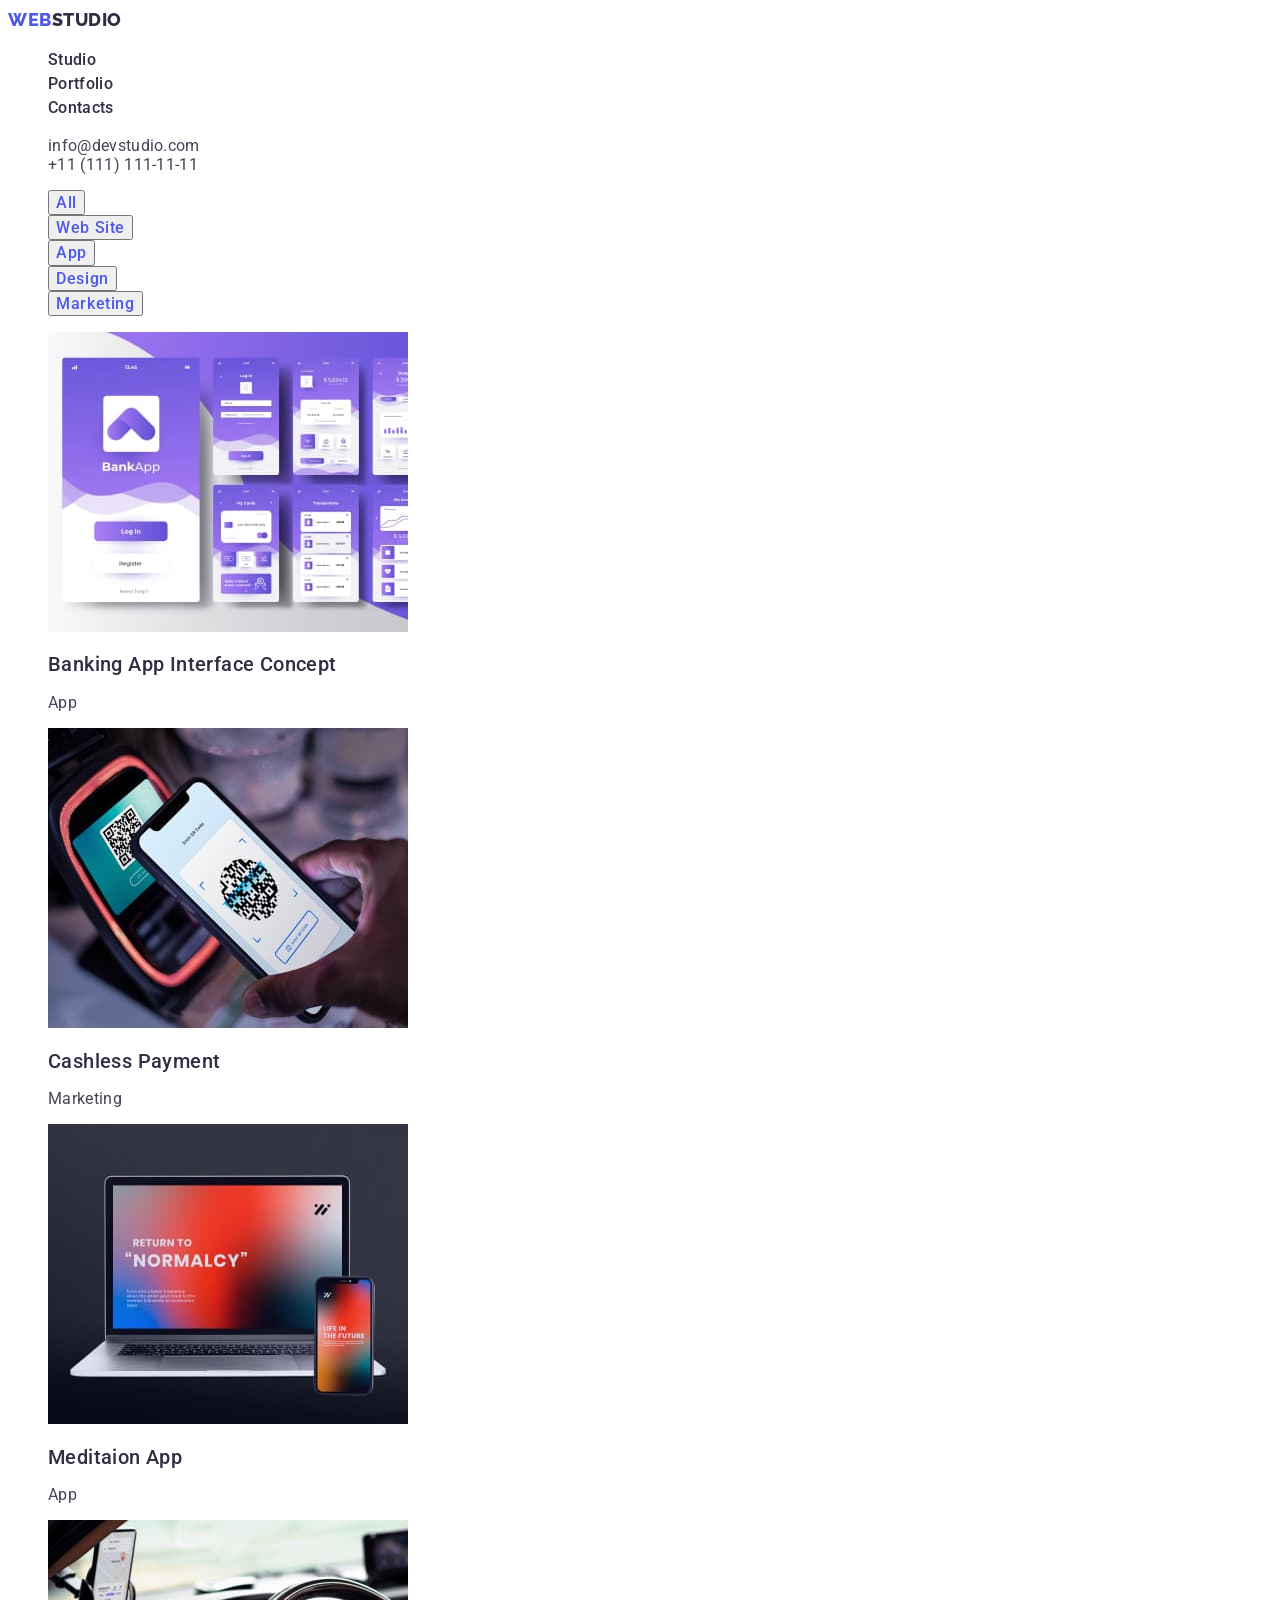
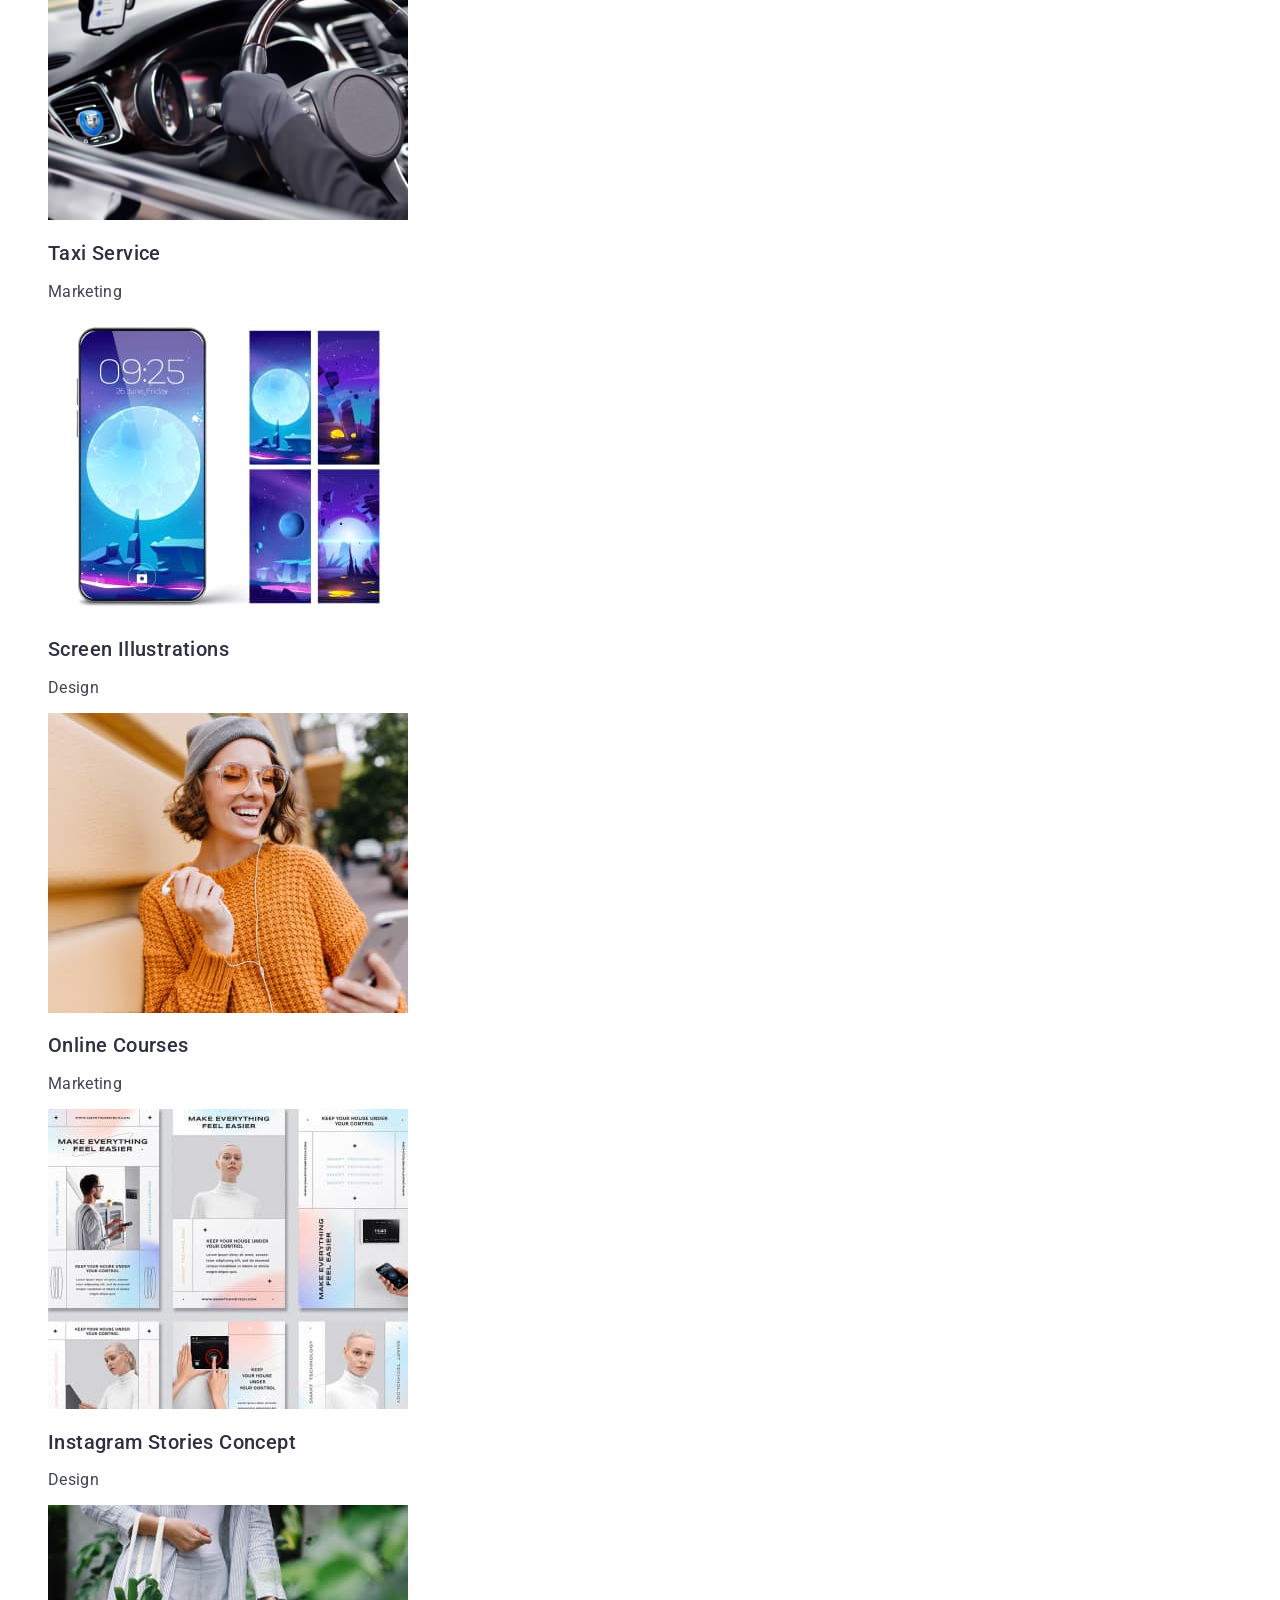
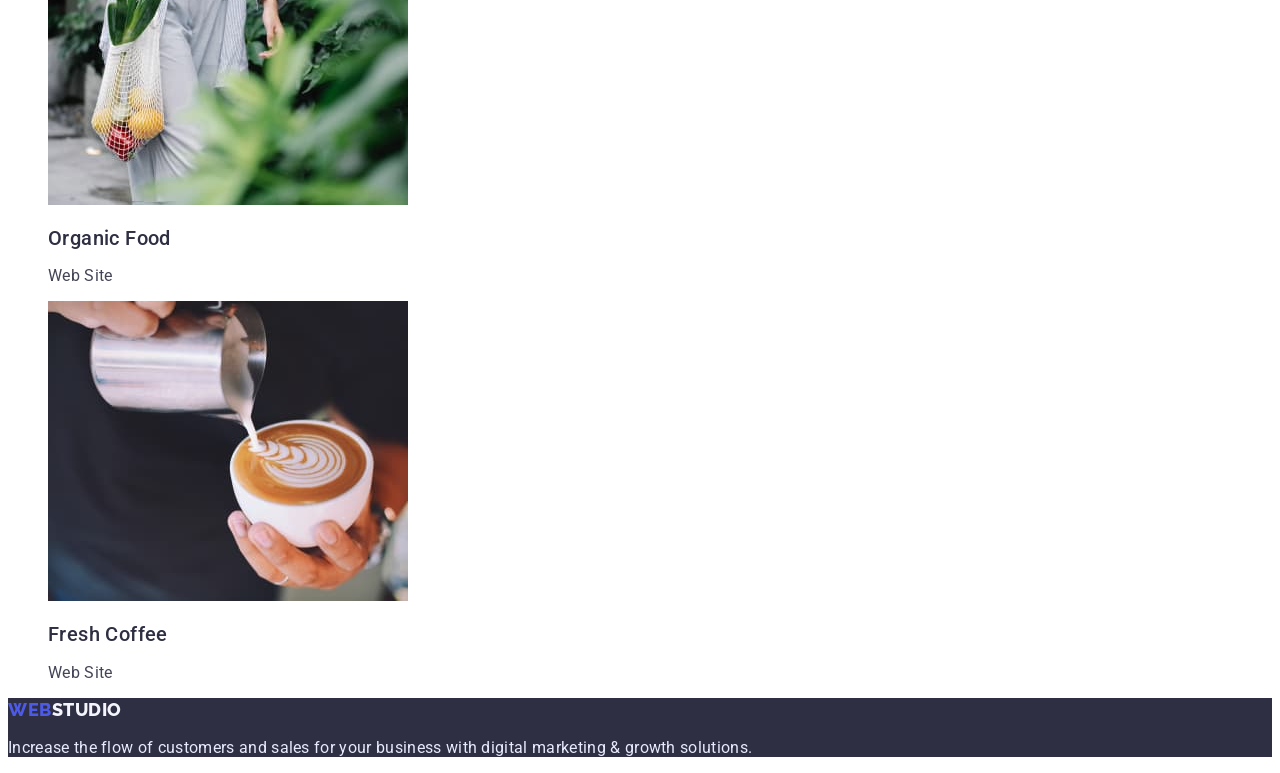
==== portfolio.html @ fef31eae "Homework 3 start" ====
<!DOCTYPE html>
<html lang="en">
<head>
    <meta charset="UTF-8">
    <meta http-equiv="X-UA-Compatible" content="IE=edge">
    <meta name="viewport" content="width=device-width, initial-scale=1.0">
    <link rel="preconnect" href="https://fonts.googleapis.com">
    <link rel="preconnect" href="https://fonts.gstatic.com" crossorigin>
    <link href="https://fonts.googleapis.com/css2?family=Raleway:wght@800&family=Roboto:wght@400;500;700;900&display=swap" rel="stylesheet">
    <link rel="stylesheet" href="./css/styles.css" />
    <title>Portfolio</title>
</head>
<body>
    <header>
        <nav>
            <a class="logo" href="./portfolio.html">WEB<span class="logo-studio">STUDIO</span>
            </a>
            <ul class="list">
                <li><a class="main-menu" href="./index.html">Studio</a></li>
                <li><a class="main-menu" href="./portfolio.html">Portfolio</a></li>
                <li><a class="main-menu" href="./index.html">Contacts</a></li>
            </ul>
        </nav>
        <ul class="list">
            <li><a class="contacts" href=mailto:info@devstudio.com">info@devstudio.com</a></li>
            <li><a class="contacts" href="tel:+11(111)1111111">+11 (111) 111-11-11</a></li>
        </ul>
    </header>
    <main>
        <section>
            <h1 hidden>Portfolio</h1>
            <ul class="list">
                <li>
                    <button class="button-filter" type="button">All</button>
                </li>
                <li>
                    <button class="button-filter" type="button">Web Site</button>
                </li>
                <li>
                    <button class="button-filter" type="button">App</button>
                </li>
                <li>
                    <button class="button-filter" type="button">Design</button>
                </li>
                <li>
                    <button class="button-filter" type="button">Marketing</button>
                </li>
            </ul>
        </section>
            <ul class="list">
                <li>
                    <a class="link" href="">
                        <img width="360" height="300" src="./images/portfolio1.jpg" alt="Picture banking application">
                        <h2 class="benefits-title">Banking App Interface Concept</h2>
                        <p class="benefits-text">App</p>
                    </a>
                </li>
                <li>
                    <a class="link" href="">
                        <img width="360" height="300" src="./images/portfolio2.jpg" alt="Phone and gadget">
                        <h2 class="benefits-title">Cashless Payment</h2>
                        <p class="benefits-text">Marketing</p>
                    </a>
                </li>
                <li>
                    <a class="link" href="">
                        <img width="360" height="300" src="./images/portfolio3.jpg" alt="Picture meditaion application">
                        <h2 class="benefits-title">Meditaion App</h2>
                        <p class="benefits-text">App</p>
                    </a>
                </li>
                <li>
                    <a class="link" href="">
                        <img width="360" height="300" src="./images/portfolio4.jpg" alt="Taxi Service">
                        <h2 class="benefits-title">Taxi Service</h2>
                        <p class="benefits-text">Marketing</p>
                    </a>
                </li>
                <li>
                    <a class="link" href="">
                        <img width="360" height="300" src="./images/portfolio5.jpg" alt="Picture meditaion application">
                        <h2 class="benefits-title">Screen Illustrations</h2>
                        <p class="benefits-text">Design</p>
                    </a>
                </li>
                <li>
                    <a class="link" href="">
                        <img width="360" height="300" src="./images/portfolio6.jpg" alt="Picture meditaion application">
                        <h2 class="benefits-title">Online Courses</h2>
                        <p class="benefits-text">Marketing</p>
                    </a>
                </li>
                <li>
                    <a class="link" href="">
                        <img width="360" height="300" src="./images/portfolio7.jpg" alt="Taxi Service">
                        <h2 class="benefits-title">Instagram Stories Concept</h2>
                        <p class="benefits-text">Design</p>
                    </a>
                </li>
                <li>
                    <a class="link" href="">
                        <img width="360" height="300" src="./images/portfolio8.jpg" alt="Picture meditaion application">
                        <h2 class="benefits-title">Organic Food</h2>
                        <p class="benefits-text">Web Site</p>
                    </a>
                </li>
                <li>
                    <a class="link" href="">
                        <img width="360" height="300" src="./images/portfolio9.jpg" alt="Picture meditaion application">
                        <h2 class="benefits-title">Fresh Coffee</h2>
                        <p class="benefits-text">Web Site</p>
                    </a>
                </li>
            </ul>
    </main>
    <footer>
        <a class="logo" href="./portfolio.html">WEB<span class="logo-studio-footer">STUDIO</span>
        </a>
        <p class="footer-text">
            Increase the flow of customers and 
            sales for your business with digital 
            marketing & growth solutions.
        </p>
    </footer>
</body>
</html>
---- css/styles.css ----
:root {
    --textbasecolor:#2e2f42; /* базовый цвет шрифта*/
    --buttonbasecolor:#4d5ae5; /* цвет кнопки, эффекты */
    --textsecondcolor: #434455; /* второй цвет шрифта*/
    --addtextcolor: #ffffff; /*доп цвет заголовков, кнопок*/
    --buttonbackcol: #404BBF; /*цвет бека кнопки*/
    --footertextcol: #E7E9FC; /*цвет текста в футере*/
    --footerlogocol: #f4f4fd; /*цвет лого STUDIO в футере*/
}
body {
    font-family: 'Roboto', sans-serif;
    font-size: 16px;
    letter-spacing: 0.02em;
    color: var(--textbasecolor);
}
footer {
    background-color: var(--textbasecolor);
}
.link {
    text-decoration: none;
}
.list {
    list-style: none;
}
.logo {
    font-family: "Raleway", sans-serif;
    font-weight: 800;
    font-size: 18px;
    line-height: 1.33;
    letter-spacing: 0.03em;
    text-transform: uppercase;
    text-decoration: none;
    color: var(--buttonbasecolor);
}
.logo-studio {
    font-family: "Raleway", sans-serif;
    font-weight: 800;
    font-size: 18px;
    line-height: 1.33;
    letter-spacing: 0.03em;
    text-transform: uppercase;
    color:var(--textbasecolor);
}
.logo-studio-footer {
    font-family: "Raleway", sans-serif;
    font-weight: 800;
    font-size: 18px;
    line-height: 1.33;
    letter-spacing: 0.03em;
    text-transform: uppercase;
    color: var(--footerlogocol);
}
.main-menu { 
    font-weight: 500;
    font-size: 16px;
    line-height: 1.5;
    letter-spacing: 0.02em;
    color: var(--textbasecolor);
    text-decoration: none;
}
.main-menu:hover {
    color :var(--textsecondcolor);
}
.main-menu:focus {
    color: var(--buttonbasecolor);
}
.contacts {
    text-decoration: none;
    color:var(--textsecondcolor);
}
.contacts:hover, .contacts:focus {
    color: var(--buttonbasecolor);
}
.hero-section {
    background: var(--textbasecolor);
}
.hero-title {
    font-weight: 700;
    font-size: 56px;
    line-height: 1.07;
    letter-spacing: 0.02em;
    color: var(--addtextcolor);  
}
.button-order {
    font-family: inherit;
    font-weight: 500;
    font-size: 16px;
    line-height: 1.19;
    letter-spacing: 0.04em;
    color: var(--addtextcolor);
    background-color: var(--buttonbasecolor);
    cursor:pointer;
}
.button-order:hover {
    background-color: var(--buttonbasecolor);
}
.button-order:focus {
    background-color: var(--buttonbackcol);
}
.benefits-title {
    font-weight: 500;
    font-size: 20px;
    line-height: 1.2;
    letter-spacing: 0.02em;
    color:var(--textbasecolor);
}
.benefits-text {
    color:var(--textsecondcolor);
}
.work-title {
    font-weight: 500;
    font-size: 36px;
    line-height: 1.1;
    letter-spacing: 0.02em;
    color: var(--textbasecolor);
    text-transform: capitalize;
}
.footer-text {
    color: var(--footertextcol);
}
.button-filter {
    font-family: inherit;
    font-weight: 500;
    font-size: 16px;
    line-height: 1.2;
    letter-spacing: 0.04em;
    color: var(--buttonbasecolor);
    cursor:pointer;
}
.button-filter:hover, .button-filter:focus {
    background: var(--buttonbasecolor);
    color : var(--addtextcolor)
}
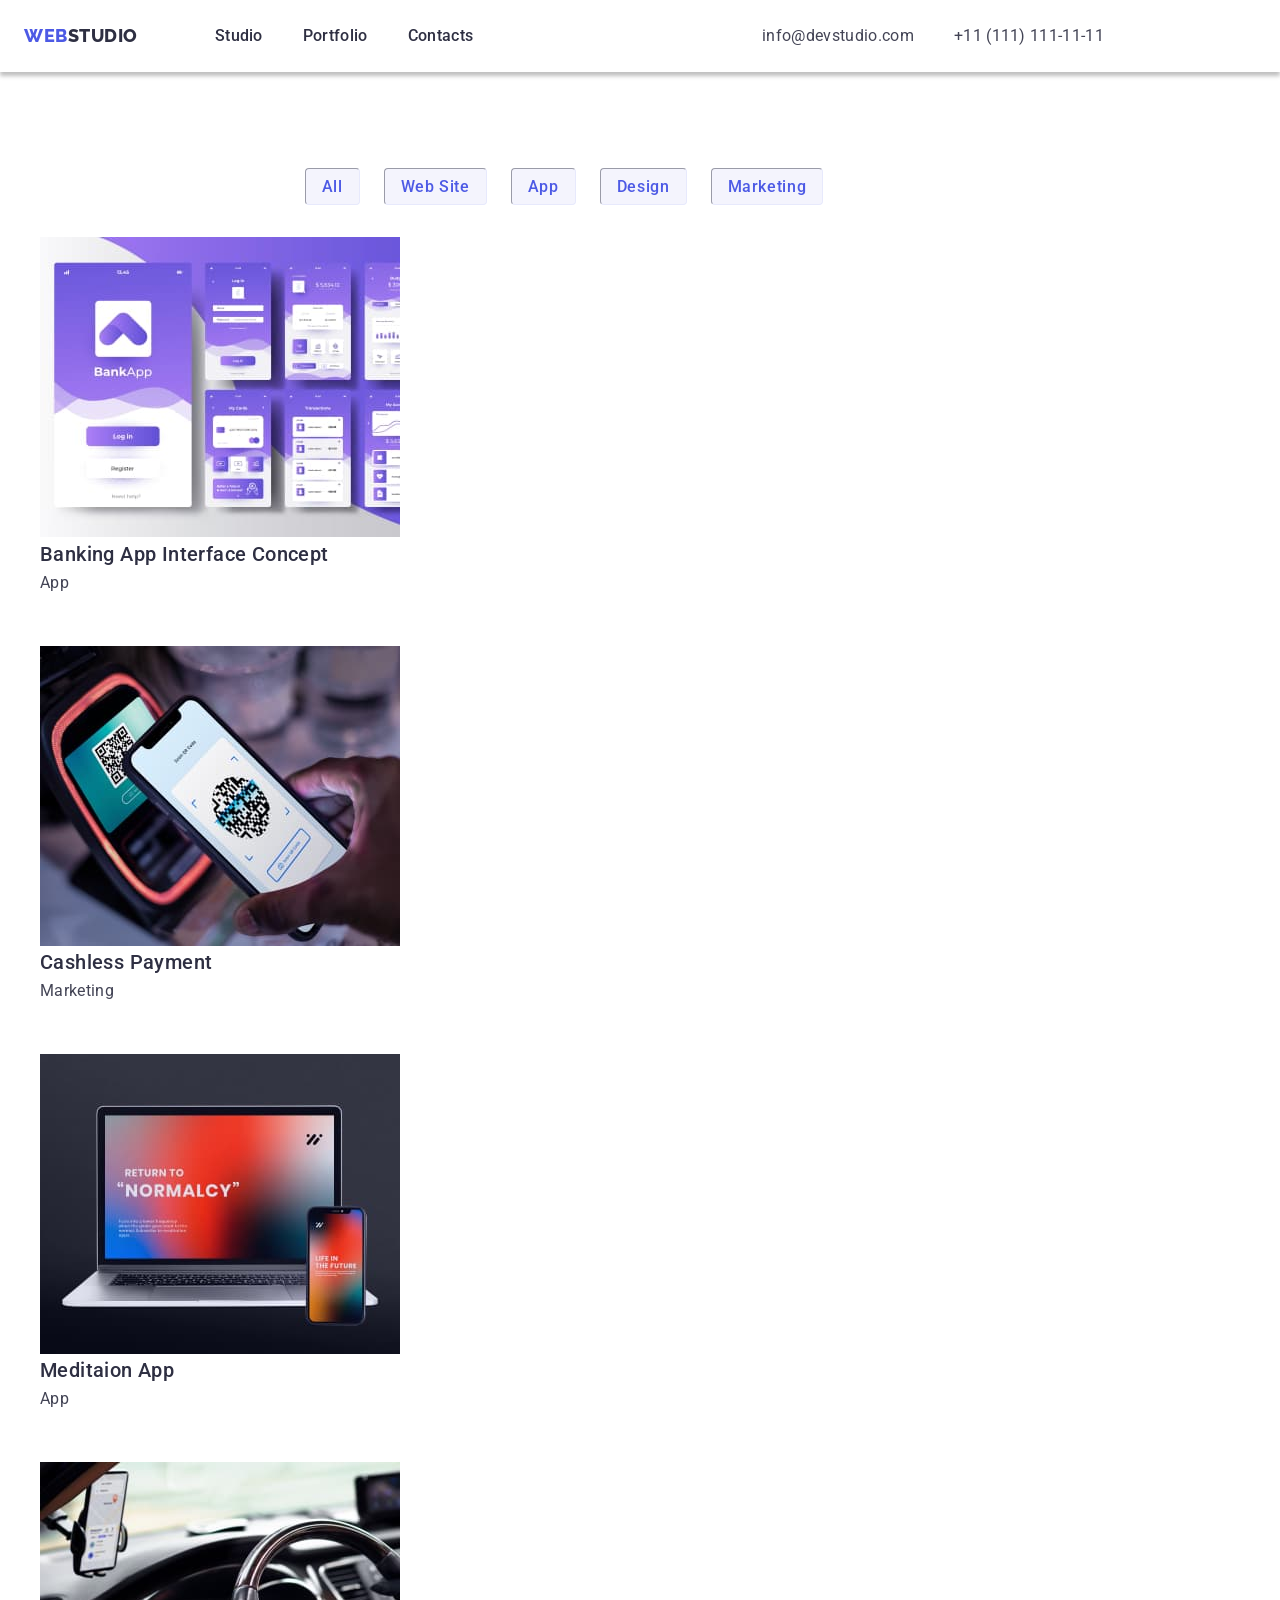
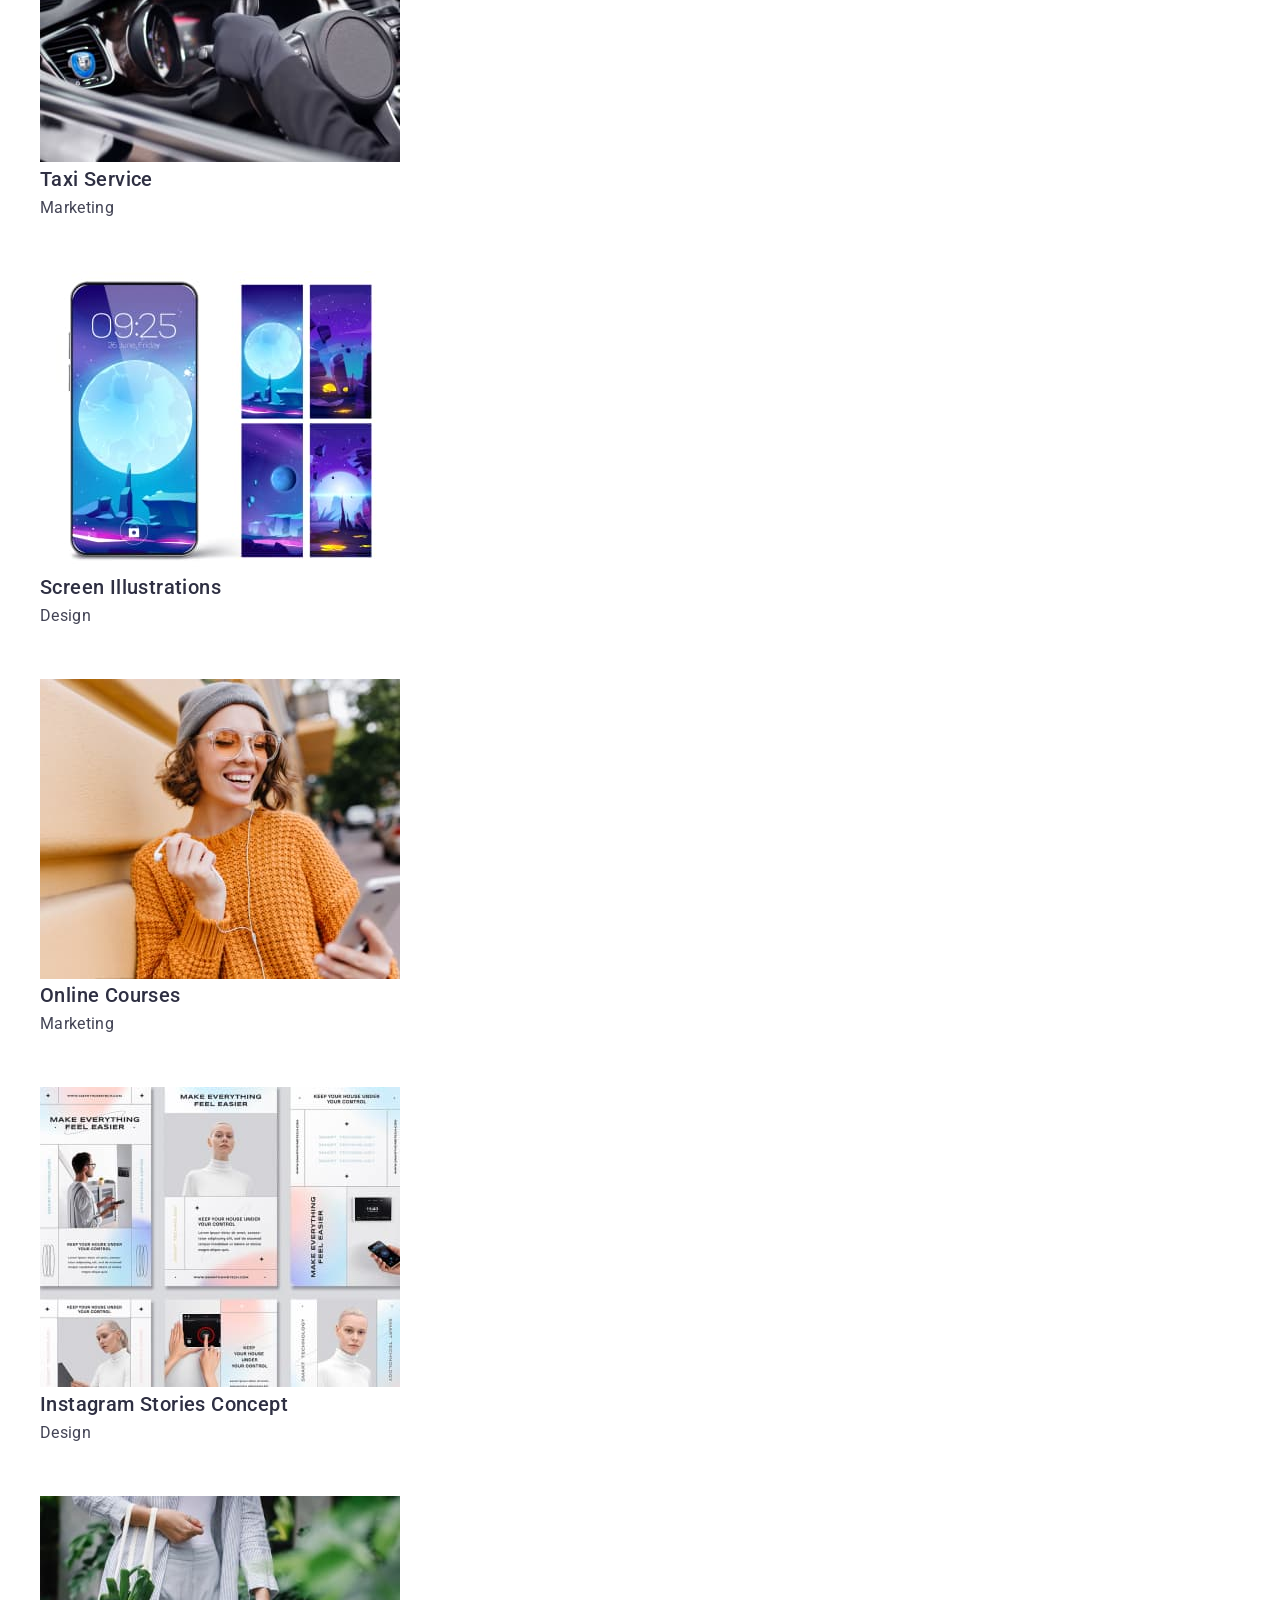
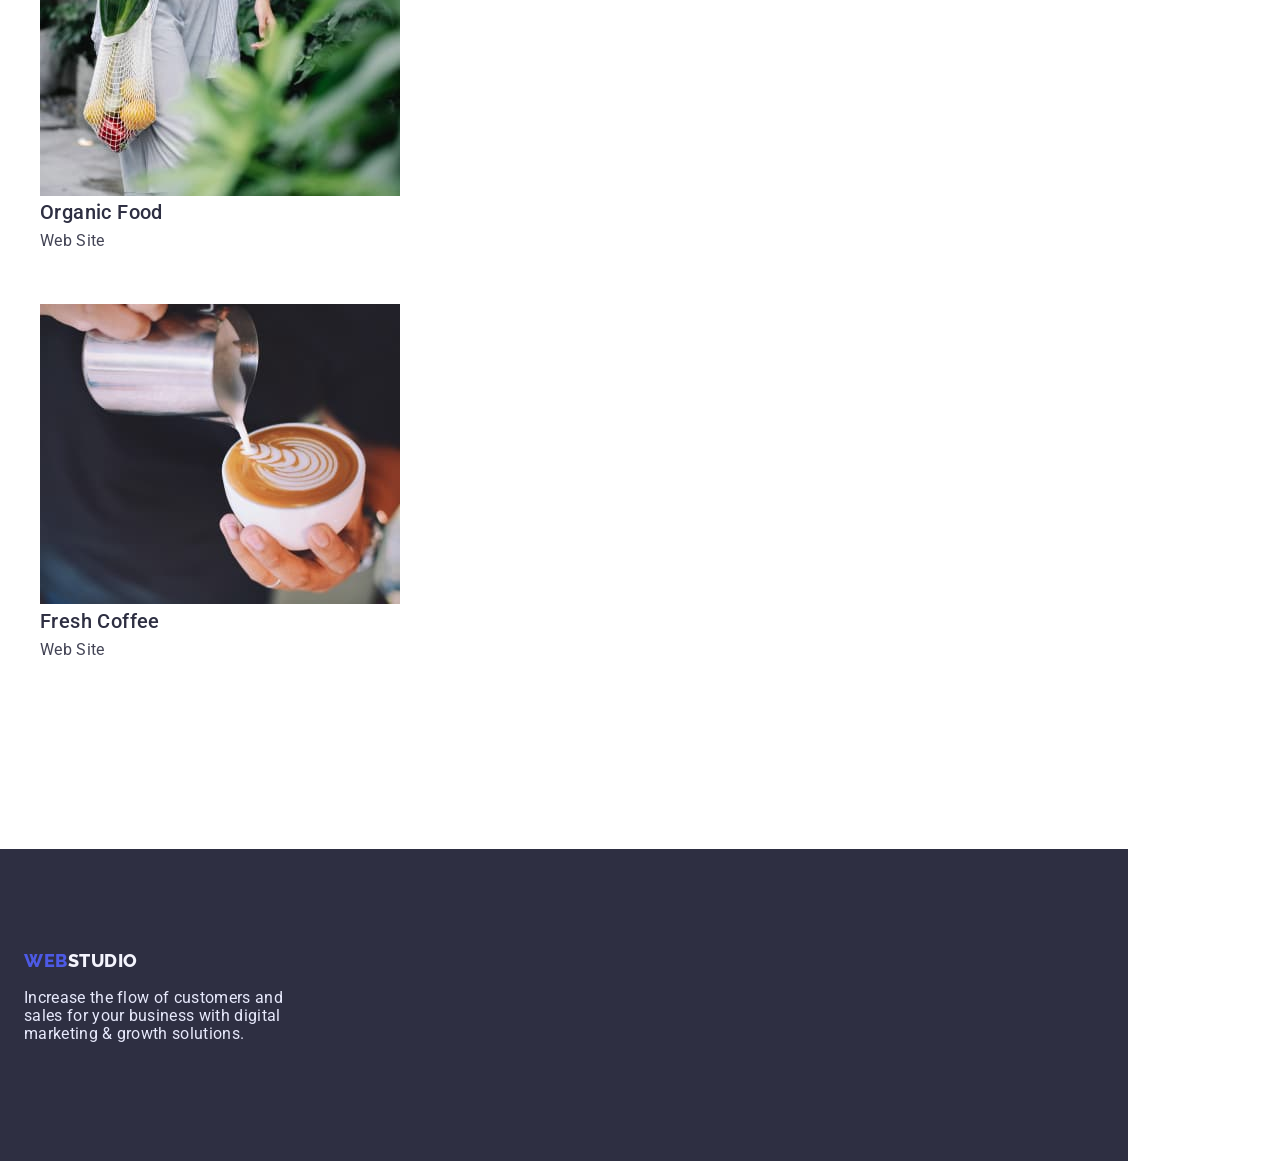
==== commit a7bad0fd: "остановился на списке портфолио" ====
--- a/portfolio.html
+++ b/portfolio.html
@@ -4,6 +4,8 @@
     <meta charset="UTF-8">
     <meta http-equiv="X-UA-Compatible" content="IE=edge">
     <meta name="viewport" content="width=device-width, initial-scale=1.0">
+    <link rel="stylesheet"
+    href="https://cdnjs.cloudflare.com/ajax/libs/modern-normalize/1.0.0/modern-normalize.min.css"/>
     <link rel="preconnect" href="https://fonts.googleapis.com">
     <link rel="preconnect" href="https://fonts.gstatic.com" crossorigin>
     <link href="https://fonts.googleapis.com/css2?family=Raleway:wght@800&family=Roboto:wght@400;500;700;900&display=swap" rel="stylesheet">
@@ -11,25 +13,26 @@
     <title>Portfolio</title>
 </head>
 <body>
-    <header>
-        <nav>
-            <a class="logo" href="./portfolio.html">WEB<span class="logo-studio">STUDIO</span>
-            </a>
-            <ul class="list">
-                <li><a class="main-menu" href="./index.html">Studio</a></li>
-                <li><a class="main-menu" href="./portfolio.html">Portfolio</a></li>
-                <li><a class="main-menu" href="./index.html">Contacts</a></li>
+    <header class="header">
+        <div class="container">
+            <nav>
+                <a class="logo" href="./index.html">WEB<span class="logo-studio">STUDIO</span></a>
+                <ul class="list-menu">
+                    <li><a class="menu" href="./index.html">Studio</a></li>
+                    <li><a class="menu" href="./portfolio.html">Portfolio</a></li>
+                    <li><a class="menu" href="./index.html">Contacts</a></li>
+                </ul>
+            </nav>
+            <ul class="list-contacts">
+                <li><a class="contacts" href=mailto:info@devstudio.com">info@devstudio.com</a></li>
+                <li><a class="contacts" href="tel:+11(111)1111111">+11 (111) 111-11-11</a></li>
             </ul>
-        </nav>
-        <ul class="list">
-            <li><a class="contacts" href=mailto:info@devstudio.com">info@devstudio.com</a></li>
-            <li><a class="contacts" href="tel:+11(111)1111111">+11 (111) 111-11-11</a></li>
-        </ul>
+        </div>
     </header>
     <main>
         <section>
             <h1 hidden>Portfolio</h1>
-            <ul class="list">
+            <ul class="portfolio-buttons-list">
                 <li>
                     <button class="button-filter" type="button">All</button>
                 </li>
@@ -47,80 +50,105 @@
                 </li>
             </ul>
         </section>
-            <ul class="list">
-                <li>
-                    <a class="link" href="">
-                        <img width="360" height="300" src="./images/portfolio1.jpg" alt="Picture banking application">
-                        <h2 class="benefits-title">Banking App Interface Concept</h2>
-                        <p class="benefits-text">App</p>
-                    </a>
-                </li>
-                <li>
-                    <a class="link" href="">
-                        <img width="360" height="300" src="./images/portfolio2.jpg" alt="Phone and gadget">
-                        <h2 class="benefits-title">Cashless Payment</h2>
-                        <p class="benefits-text">Marketing</p>
-                    </a>
-                </li>
-                <li>
-                    <a class="link" href="">
-                        <img width="360" height="300" src="./images/portfolio3.jpg" alt="Picture meditaion application">
-                        <h2 class="benefits-title">Meditaion App</h2>
-                        <p class="benefits-text">App</p>
-                    </a>
-                </li>
-                <li>
-                    <a class="link" href="">
-                        <img width="360" height="300" src="./images/portfolio4.jpg" alt="Taxi Service">
-                        <h2 class="benefits-title">Taxi Service</h2>
-                        <p class="benefits-text">Marketing</p>
-                    </a>
-                </li>
-                <li>
-                    <a class="link" href="">
-                        <img width="360" height="300" src="./images/portfolio5.jpg" alt="Picture meditaion application">
-                        <h2 class="benefits-title">Screen Illustrations</h2>
-                        <p class="benefits-text">Design</p>
-                    </a>
-                </li>
-                <li>
-                    <a class="link" href="">
-                        <img width="360" height="300" src="./images/portfolio6.jpg" alt="Picture meditaion application">
-                        <h2 class="benefits-title">Online Courses</h2>
-                        <p class="benefits-text">Marketing</p>
-                    </a>
-                </li>
-                <li>
-                    <a class="link" href="">
-                        <img width="360" height="300" src="./images/portfolio7.jpg" alt="Taxi Service">
-                        <h2 class="benefits-title">Instagram Stories Concept</h2>
-                        <p class="benefits-text">Design</p>
-                    </a>
-                </li>
-                <li>
-                    <a class="link" href="">
-                        <img width="360" height="300" src="./images/portfolio8.jpg" alt="Picture meditaion application">
-                        <h2 class="benefits-title">Organic Food</h2>
-                        <p class="benefits-text">Web Site</p>
-                    </a>
-                </li>
-                <li>
-                    <a class="link" href="">
-                        <img width="360" height="300" src="./images/portfolio9.jpg" alt="Picture meditaion application">
-                        <h2 class="benefits-title">Fresh Coffee</h2>
-                        <p class="benefits-text">Web Site</p>
-                    </a>
-                </li>
-            </ul>
+        <section>
+            <div class="container-portfolio">
+                <ul class="porfolio-list">
+                    <li class="portfolio-card">
+                        <div class="portfolio-item">
+                        <a class="link" href="">
+                            <img width="360" height="300" src="./images/portfolio1.jpg" alt="Picture banking application">
+                            <h2 class="benefits-title">Banking App Interface Concept</h2>
+                            <p class="benefits-text">App</p>
+                        </a>
+                        </div>
+                    </li>
+                    <li class="portfolio-card">
+                        <div class="portfolio-item">
+                        <a class="link" href="">
+                            <img width="360" height="300" src="./images/portfolio2.jpg" alt="Phone and gadget">
+                            <h2 class="benefits-title">Cashless Payment</h2>
+                            <p class="benefits-text">Marketing</p>
+                        </a>
+                        </div>
+                    </li>
+                    <li class="portfolio-card">
+                        <div class="portfolio-item">
+                        <a class="link" href="">
+                            <img width="360" height="300" src="./images/portfolio3.jpg" alt="Picture meditaion application">
+                            <h2 class="benefits-title">Meditaion App</h2>
+                            <p class="benefits-text">App</p>
+                        </a>
+                        </div>
+                    </li>
+                    <li class="portfolio-card">
+                        <div class="portfolio-item">
+                        <a class="link" href="">
+                            <img width="360" height="300" src="./images/portfolio4.jpg" alt="Taxi Service">
+                            <h2 class="benefits-title">Taxi Service</h2>
+                            <p class="benefits-text">Marketing</p>
+                        </a>
+                        </div>
+                    </li>
+                    <li class="portfolio-card">
+                        <div class="portfolio-item">
+                        <a class="link" href="">
+                            <img width="360" height="300" src="./images/portfolio5.jpg" alt="Picture meditaion application">
+                            <h2 class="benefits-title">Screen Illustrations</h2>
+                            <p class="benefits-text">Design</p>
+                        </a>
+                        </div>
+                    </li>
+                    <li class="portfolio-card">
+                        <div class="portfolio-item">
+                        <a class="link" href="">
+                            <img width="360" height="300" src="./images/portfolio6.jpg" alt="Picture meditaion application">
+                            <h2 class="benefits-title">Online Courses</h2>
+                            <p class="benefits-text">Marketing</p>
+                        </a>
+                        </div>
+                    </li>
+                    <li class="portfolio-card">
+                        <div class="portfolio-item">
+                        <a class="link" href="">
+                            <img width="360" height="300" src="./images/portfolio7.jpg" alt="Taxi Service">
+                            <h2 class="benefits-title">Instagram Stories Concept</h2>
+                            <p class="benefits-text">Design</p>
+                        </a>
+                        </div>
+                    </li>
+                    <li class="portfolio-card">
+                        <div class="portfolio-item">
+                        <a class="link" href="">
+                            <img width="360" height="300" src="./images/portfolio8.jpg" alt="Picture meditaion application">
+                            <h2 class="benefits-title">Organic Food</h2>
+                            <p class="benefits-text">Web Site</p>
+                        </a>
+                        </div>
+                    </li>
+                    <li class="portfolio-card">
+                        <div class="portfolio-item">
+                        <a class="link" href="">
+                            <img width="360" height="300" src="./images/portfolio9.jpg" alt="Picture meditaion application">
+                            <h2 class="benefits-title">Fresh Coffee</h2>
+                            <p class="benefits-text">Web Site</p>
+                        </a>
+                        </div>
+                    </li>
+                </ul>
+            </div>
+        </section>
     </main>
     <footer>
-        <a class="logo" href="./portfolio.html">WEB<span class="logo-studio-footer">STUDIO</span>
-        </a>
-        <p class="footer-text">
-            Increase the flow of customers and 
-            sales for your business with digital 
-            marketing & growth solutions.
-        </p>
-    </footer>
+    <div class="container-footer">
+        <div class="footer-logo">
+            <a class="logo" href="./index.html">WEB<span class="logo-studio-footer">STUDIO</span></a>
+            <p class="footer-text">
+                Increase the flow of customers and 
+                sales for your business with digital 
+                marketing & growth solutions.
+            </p>
+        </div>
+    </div>
+</footer>
 </body>
 </html>
--- a/css/styles.css
+++ b/css/styles.css
@@ -1,3 +1,8 @@
+*,
+*::before,
+*::after {
+    box-sizing: border-box;
+}
 :root {
     --textbasecolor:#2e2f42; /* базовый цвет шрифта*/
     --buttonbasecolor:#4d5ae5; /* цвет кнопки, эффекты */
@@ -13,14 +18,54 @@
     letter-spacing: 0.02em;
     color: var(--textbasecolor);
 }
-footer {
-    background-color: var(--textbasecolor);
+
+h1,
+h2,
+h3,
+h4,
+h5,
+h6,
+p {
+    margin: 0;
+}
+/* общий стиль хедера для страницы studio и portfolio */
+.header {
+box-shadow: 0px 4px 4px 0px #00000040;
+}
+.container {
+    display: flex;
+    align-items: center;
+    width: 1128px;
+    padding-left: 24px;
+    padding-right: 24px;
+}
+.box-contacts {
+    margin-left: auto;
+} 
+.header nav {
+    display: flex;
 }
 .link {
     text-decoration: none;
 }
 .list {
     list-style: none;
+}
+.list-menu {
+    list-style: none;
+    gap: 40px;
+    display: flex;
+    align-items: center;
+    padding: 0px;
+    margin-left: 77px;
+}
+.list-contacts {
+    list-style: none;
+    gap: 40px;
+    display: flex;
+    align-items: right;
+    padding: 0px;
+    margin-left: auto;
 }
 .logo {
     font-family: "Raleway", sans-serif;
@@ -31,6 +76,9 @@
     text-transform: uppercase;
     text-decoration: none;
     color: var(--buttonbasecolor);
+    margin-left: 0px;
+    margin-top: 24px;
+    margin-bottom: 24px;
 }
 .logo-studio {
     font-family: "Raleway", sans-serif;
@@ -50,7 +98,7 @@
     text-transform: uppercase;
     color: var(--footerlogocol);
 }
-.main-menu { 
+.menu { 
     font-weight: 500;
     font-size: 16px;
     line-height: 1.5;
@@ -58,28 +106,42 @@
     color: var(--textbasecolor);
     text-decoration: none;
 }
-.main-menu:hover {
+.menu:hover {
     color :var(--textsecondcolor);
 }
-.main-menu:focus {
+.menu:focus {
     color: var(--buttonbasecolor);
 }
 .contacts {
     text-decoration: none;
     color:var(--textsecondcolor);
+
 }
 .contacts:hover, .contacts:focus {
     color: var(--buttonbasecolor);
 }
-.hero-section {
+/* конец общего хедера */
+/* страница Studio */
+.hero-container {
+    display: flex;
+    flex-direction: column;
+    align-items: center;
+    height: 603px;
     background: var(--textbasecolor);
+    width: 1128px;
+    padding-left: 24px;
+    padding-right: 24px;
 }
 .hero-title {
     font-weight: 700;
     font-size: 56px;
     line-height: 1.07;
     letter-spacing: 0.02em;
-    color: var(--addtextcolor);  
+    color: var(--addtextcolor);
+    width: 496px;  
+    height: 120px;
+    margin-top: 192px;
+    margin-bottom: 0px;
 }
 .button-order {
     font-family: inherit;
@@ -90,6 +152,14 @@
     color: var(--addtextcolor);
     background-color: var(--buttonbasecolor);
     cursor:pointer;
+    width: 170px;
+    height: 51px;
+    gap: 10px;
+    border-radius: 4px;
+    padding: 16px, 32px, 16px, 32px;
+    margin-top: 48px;
+    box-shadow: 0px 4px 4px 0px #00000026;
+    border: 2px solid var(--buttonbasecolor);
 }
 .button-order:hover {
     background-color: var(--buttonbasecolor);
@@ -104,8 +174,32 @@
     letter-spacing: 0.02em;
     color:var(--textbasecolor);
 }
+.benefits-list {
+    list-style: none;
+    display: flex;
+    margin-left: 0px;
+    margin-top: 120px;
+    justify-content: space-between;
+    padding: 0px;
+    height: 104px;
+    gap: 24px;
+}
+.benefits-item {
+    width: 264px;
+}
 .benefits-text {
+    margin-top: 8px;
+    height: 72px;
     color:var(--textsecondcolor);
+}
+.work-container {
+    display: flex;
+    flex-direction: column;
+    align-items: center;
+    width: 1128px;
+    padding-left: 24px;
+    padding-right: 24px;
+    margin-top: 120px;
 }
 .work-title {
     font-weight: 500;
@@ -115,8 +209,79 @@
     color: var(--textbasecolor);
     text-transform: capitalize;
 }
+.work-list {
+    list-style: none;
+    display: flex;
+    margin-top: 72px;
+    gap: 24px;
+}
+.work-item {
+}
+.team-container {
+    display: flex;
+    flex-direction: column;
+    align-items: center;
+    width: 1128px;
+    padding-left: 24px;
+    padding-right: 24px;
+    margin-top: 120px;
+}
+.team-list {
+    list-style: none;
+    display: flex;
+    margin-top: 72px;
+    gap: 24px;
+}
+.team-card {
+    width: 264px;
+    display: flex;
+    flex-direction: column;
+    align-items: center;
+    border-bottom-left-radius:  4px;
+    border-bottom-right-radius:  4px;
+    box-shadow: 0px 2px 1px 0px #2E2F42;
+    box-shadow: 0px 1px 1px 0px #2E2F42;
+    box-shadow: 0px 1px 6px 0px #2E2F42; 
+    overflow: hidden;
+}
+.team-card >.benefits-title{
+    margin-top: 32px;
+}
+.team-card>.benefits-text {
+    margin-top: 8px;
+}
+/* общий футер */
+.container-footer {
+    display: flex;
+    flex-direction: column;
+    align-items: flex-start;
+    width: 1128px;
+    padding-left: 24px;
+    padding-right: 24px;
+    margin-top: 120px;
+    background-color: var(--textbasecolor);
+}
+.footer-logo {
+    width: 264px;
+    margin-top: 100px;
+    margin-bottom: 100px;
+}
 .footer-text {
+    margin-top: 16px;
+    height: 72px;
     color: var(--footertextcol);
+}
+/* конец общего футера */
+/* страница Portfolio */
+.portfolio-buttons-list {
+    list-style: none;
+    display: flex;
+    justify-content: center;
+    width: 1128px;
+    padding-left: 24px;
+    padding-right: 24px;
+    margin-top: 96px;
+    column-gap: 24px;
 }
 .button-filter {
     font-family: inherit;
@@ -126,8 +291,35 @@
     letter-spacing: 0.04em;
     color: var(--buttonbasecolor);
     cursor:pointer;
+    border-radius: 4px;
+    border-color: #E7E9FC;
+    border-width: 1px;
+    border-style: inset;
+    padding: 8px 16px 8px 16px;
+    background-color:#F4F4FD;
 }
 .button-filter:hover, .button-filter:focus {
     background: var(--buttonbasecolor);
     color : var(--addtextcolor)
-}+}
+.container-portfolio {
+    max-width: 1128px;
+    display: flex;
+    /*margin-left: auto;
+    margin-right: auto;*/
+}
+.portfolio-list {
+    
+    display: flex;
+    /*flex-wrap: wrap;*/
+
+    
+}
+.portfolio-card {
+    list-style: none;
+    display: flex;
+    /*flex-wrap: wrap;*/
+}
+.portfolio-item {
+    display: flex;
+}
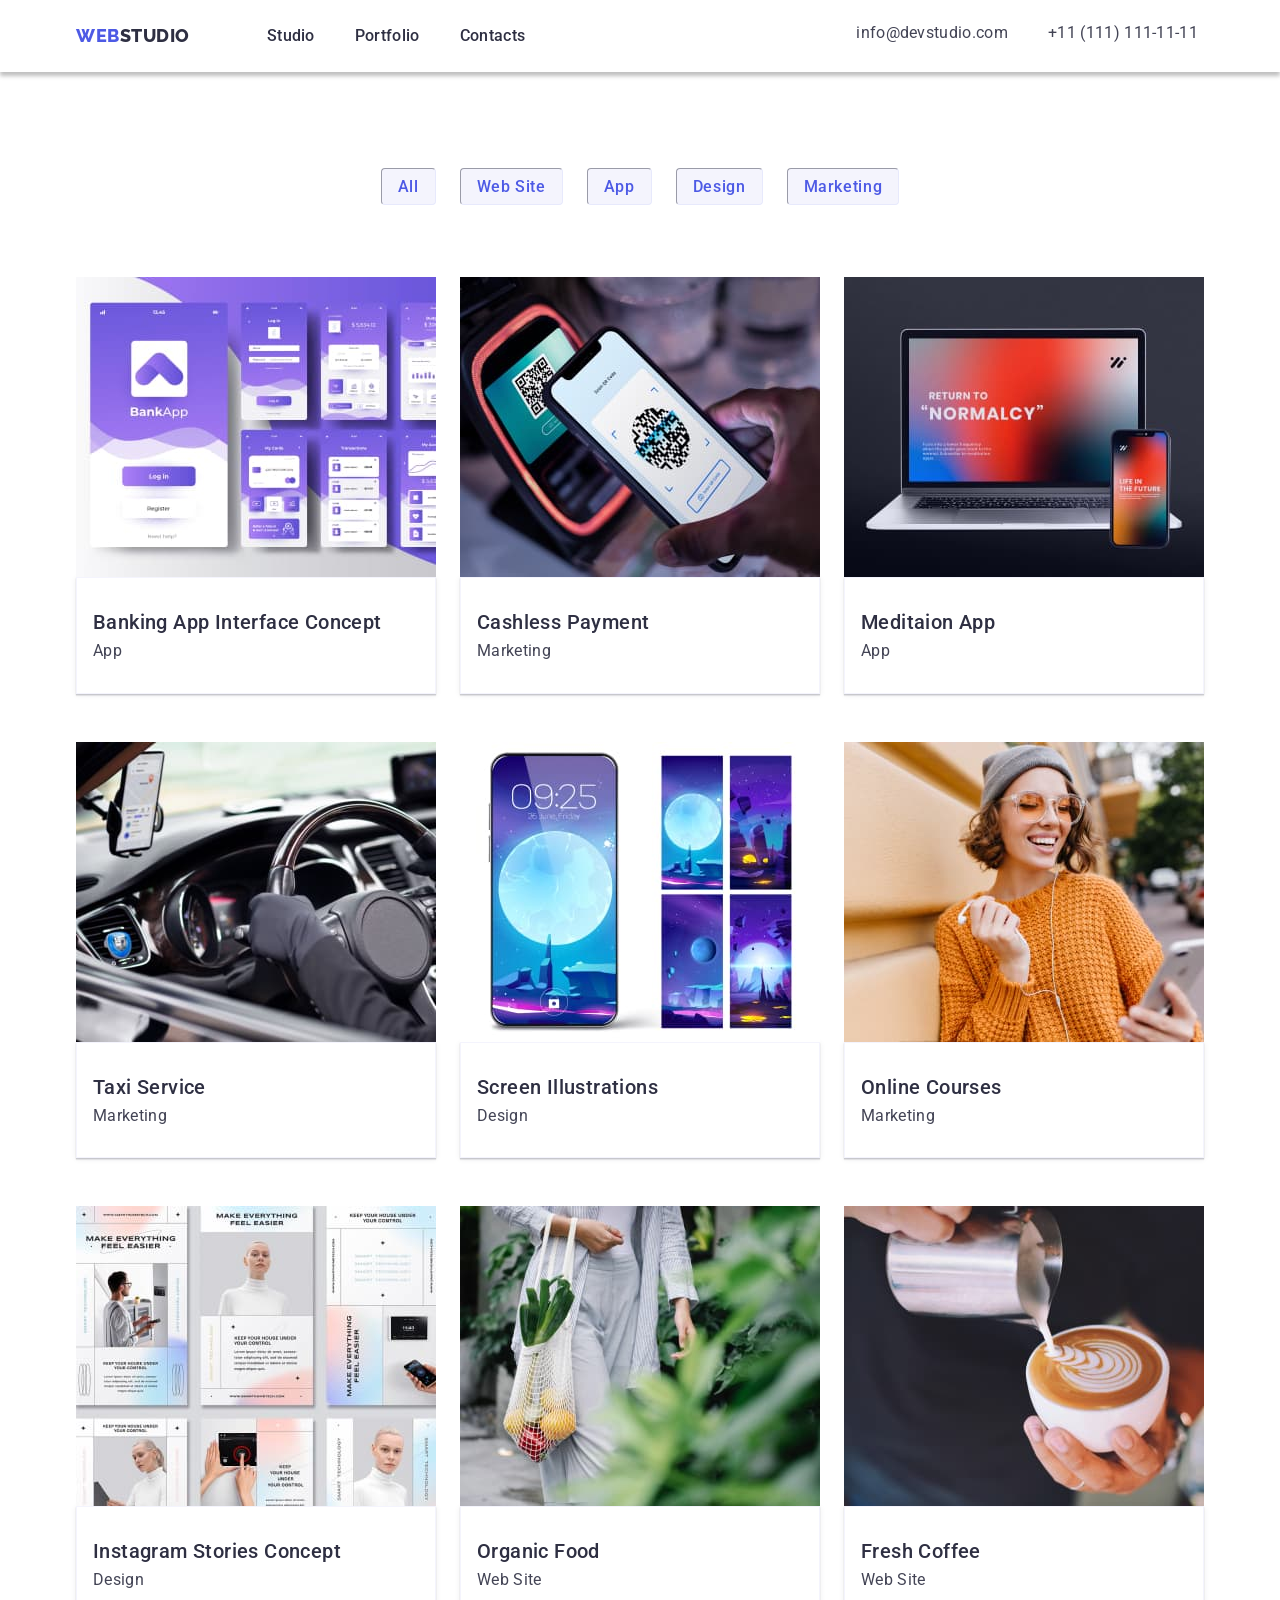
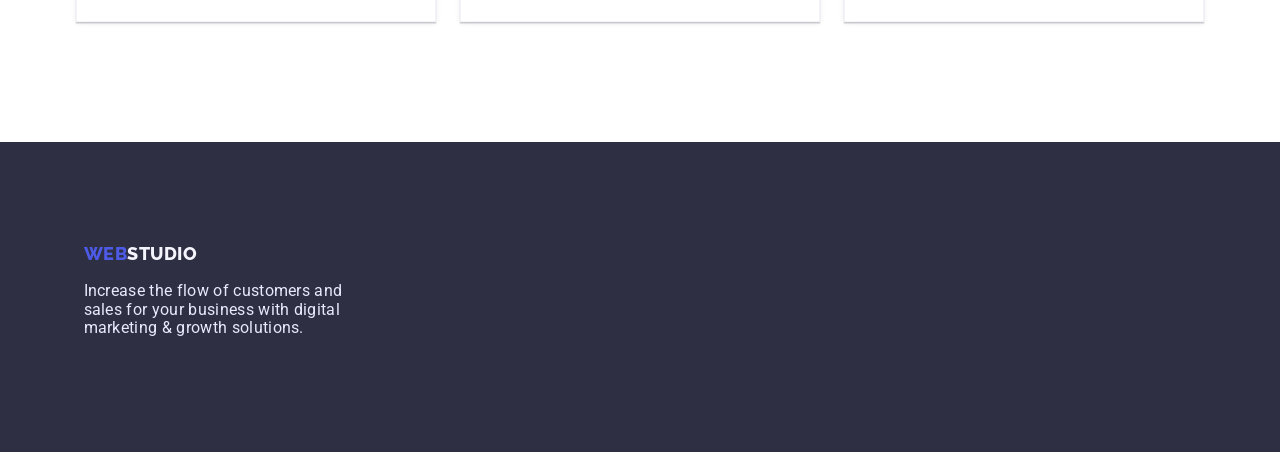
==== commit 2d352653: "Last version homework 2" ====
--- a/portfolio.html
+++ b/portfolio.html
@@ -16,7 +16,7 @@
     <header class="header">
         <div class="container">
             <nav>
-                <a class="logo" href="./index.html">WEB<span class="logo-studio">STUDIO</span></a>
+                <a class="logo" href="./portfolio.html">WEB<span class="logo-studio">STUDIO</span></a>
                 <ul class="list-menu">
                     <li><a class="menu" href="./index.html">Studio</a></li>
                     <li><a class="menu" href="./portfolio.html">Portfolio</a></li>
@@ -30,125 +30,123 @@
         </div>
     </header>
     <main>
-        <section>
-            <h1 hidden>Portfolio</h1>
-            <ul class="portfolio-buttons-list">
-                <li>
-                    <button class="button-filter" type="button">All</button>
-                </li>
-                <li>
-                    <button class="button-filter" type="button">Web Site</button>
-                </li>
-                <li>
-                    <button class="button-filter" type="button">App</button>
-                </li>
-                <li>
-                    <button class="button-filter" type="button">Design</button>
-                </li>
-                <li>
-                    <button class="button-filter" type="button">Marketing</button>
-                </li>
-            </ul>
-        </section>
-        <section>
-            <div class="container-portfolio">
-                <ul class="porfolio-list">
+        <section class="portfolio">
+            <div class="container">
+                <h1 hidden>Portfolio</h1>
+                <ul class="portfolio-buttons-list">
+                    <li>
+                        <button class="button-filter" type="button">All</button>
+                    </li>
+                    <li>
+                        <button class="button-filter" type="button">Web Site</button>
+                    </li>
+                    <li>
+                        <button class="button-filter" type="button">App</button>
+                    </li>
+                    <li>
+                        <button class="button-filter" type="button">Design</button>
+                    </li>
+                    <li>
+                        <button class="button-filter" type="button">Marketing</button>
+                    </li>
+                </ul>
+                <ul class="portfolio-list">
                     <li class="portfolio-card">
-                        <div class="portfolio-item">
                         <a class="link" href="">
                             <img width="360" height="300" src="./images/portfolio1.jpg" alt="Picture banking application">
-                            <h2 class="benefits-title">Banking App Interface Concept</h2>
-                            <p class="benefits-text">App</p>
+                            <div class="portfolio-item">
+                                <h2 class="portfolio-title">Banking App Interface Concept</h2>
+                                <p class="portfolio-text">App</p>
+                            </div>
                         </a>
-                        </div>
                     </li>
                     <li class="portfolio-card">
-                        <div class="portfolio-item">
                         <a class="link" href="">
                             <img width="360" height="300" src="./images/portfolio2.jpg" alt="Phone and gadget">
-                            <h2 class="benefits-title">Cashless Payment</h2>
-                            <p class="benefits-text">Marketing</p>
+                            <div class="portfolio-item">
+                                <h2 class="portfolio-title">Cashless Payment</h2>
+                                <p class="portfolio-text">Marketing</p>
+                            </div>
                         </a>
-                        </div>
                     </li>
                     <li class="portfolio-card">
-                        <div class="portfolio-item">
                         <a class="link" href="">
                             <img width="360" height="300" src="./images/portfolio3.jpg" alt="Picture meditaion application">
-                            <h2 class="benefits-title">Meditaion App</h2>
-                            <p class="benefits-text">App</p>
+                            <div class="portfolio-item">
+                                <h2 class="portfolio-title">Meditaion App</h2>
+                                <p class="portfolio-text">App</p>
+                            </div>
                         </a>
-                        </div>
                     </li>
                     <li class="portfolio-card">
-                        <div class="portfolio-item">
                         <a class="link" href="">
                             <img width="360" height="300" src="./images/portfolio4.jpg" alt="Taxi Service">
-                            <h2 class="benefits-title">Taxi Service</h2>
-                            <p class="benefits-text">Marketing</p>
+                            <div class="portfolio-item">
+                                <h2 class="portfolio-title">Taxi Service</h2>
+                                <p class="portfolio-text">Marketing</p>
+                            </div>
                         </a>
-                        </div>
                     </li>
                     <li class="portfolio-card">
-                        <div class="portfolio-item">
                         <a class="link" href="">
                             <img width="360" height="300" src="./images/portfolio5.jpg" alt="Picture meditaion application">
-                            <h2 class="benefits-title">Screen Illustrations</h2>
-                            <p class="benefits-text">Design</p>
+                            <div class="portfolio-item">
+                                <h2 class="portfolio-title">Screen Illustrations</h2>
+                                <p class="portfolio-text">Design</p>
+                            </div>
                         </a>
-                        </div>
                     </li>
                     <li class="portfolio-card">
-                        <div class="portfolio-item">
                         <a class="link" href="">
                             <img width="360" height="300" src="./images/portfolio6.jpg" alt="Picture meditaion application">
-                            <h2 class="benefits-title">Online Courses</h2>
-                            <p class="benefits-text">Marketing</p>
+                            <div class="portfolio-item">
+                                <h2 class="portfolio-title">Online Courses</h2>
+                                <p class="portfolio-text">Marketing</p>
+                            </div>
                         </a>
-                        </div>
                     </li>
                     <li class="portfolio-card">
-                        <div class="portfolio-item">
                         <a class="link" href="">
                             <img width="360" height="300" src="./images/portfolio7.jpg" alt="Taxi Service">
-                            <h2 class="benefits-title">Instagram Stories Concept</h2>
-                            <p class="benefits-text">Design</p>
+                            <div class="portfolio-item">
+                                <h2 class="portfolio-title">Instagram Stories Concept</h2>
+                                <p class="portfolio-text">Design</p>
+                        </div>
                         </a>
-                        </div>
                     </li>
                     <li class="portfolio-card">
-                        <div class="portfolio-item">
                         <a class="link" href="">
                             <img width="360" height="300" src="./images/portfolio8.jpg" alt="Picture meditaion application">
-                            <h2 class="benefits-title">Organic Food</h2>
-                            <p class="benefits-text">Web Site</p>
+                            <div class="portfolio-item">
+                                <h2 class="portfolio-title">Organic Food</h2>
+                                <p class="portfolio-text">Web Site</p>
+                            </div>
                         </a>
-                        </div>
                     </li>
                     <li class="portfolio-card">
-                        <div class="portfolio-item">
                         <a class="link" href="">
                             <img width="360" height="300" src="./images/portfolio9.jpg" alt="Picture meditaion application">
-                            <h2 class="benefits-title">Fresh Coffee</h2>
-                            <p class="benefits-text">Web Site</p>
+                            <div class="portfolio-item">
+                                <h2 class="portfolio-title">Fresh Coffee</h2>
+                                <p class="portfolio-text">Web Site</p>
+                            </div>
                         </a>
-                        </div>
                     </li>
                 </ul>
             </div>
         </section>
     </main>
-    <footer>
-    <div class="container-footer">
-        <div class="footer-logo">
-            <a class="logo" href="./index.html">WEB<span class="logo-studio-footer">STUDIO</span></a>
-            <p class="footer-text">
-                Increase the flow of customers and 
-                sales for your business with digital 
-                marketing & growth solutions.
-            </p>
+    <footer class="footer">
+        <div class="container">
+            <div class="footer-logo">
+                <a class="logo" href="./portfolio.html">WEB<span class="logo-studio-footer">STUDIO</span></a>
+                <p class="footer-text">
+                    Increase the flow of customers and 
+                    sales for your business with digital 
+                    marketing & growth solutions.
+                </p>
+            </div>
         </div>
-    </div>
-</footer>
+    </footer>
 </body>
 </html>
--- a/css/styles.css
+++ b/css/styles.css
@@ -27,17 +27,20 @@
 h6,
 p {
     margin: 0;
+    padding: 0;
 }
 /* общий стиль хедера для страницы studio и portfolio */
 .header {
 box-shadow: 0px 4px 4px 0px #00000040;
 }
 .container {
-    display: flex;
-    align-items: center;
-    width: 1128px;
-    padding-left: 24px;
-    padding-right: 24px;
+    max-width: 1158px;
+    padding-left: 15px;
+    padding-right: 15px;
+    margin: 0 auto;
+}
+header .container {
+    display: flex;
 }
 .box-contacts {
     margin-left: auto;
@@ -56,16 +59,19 @@
     gap: 40px;
     display: flex;
     align-items: center;
-    padding: 0px;
-    margin-left: 77px;
+    padding: 24px 0px 24px 77px; 
+    margin: 0px 0px 0px 0px;
 }
 .list-contacts {
     list-style: none;
     gap: 40px;
     display: flex;
     align-items: right;
-    padding: 0px;
-    margin-left: auto;
+    padding: 24px 0px 24px 331px;
+    margin: 0px 0px 0px 0px;
+   /* margin-left: auto;
+    margin-top: 0px;
+    margin-bottom: 0px;*/
 }
 .logo {
     font-family: "Raleway", sans-serif;
@@ -76,9 +82,8 @@
     text-transform: uppercase;
     text-decoration: none;
     color: var(--buttonbasecolor);
-    margin-left: 0px;
-    margin-top: 24px;
-    margin-bottom: 24px;
+    padding: 24px 0px 24px 0px;
+    margin: 0px 0px 0px 0px;
 }
 .logo-studio {
     font-family: "Raleway", sans-serif;
@@ -115,33 +120,28 @@
 .contacts {
     text-decoration: none;
     color:var(--textsecondcolor);
-
 }
 .contacts:hover, .contacts:focus {
     color: var(--buttonbasecolor);
 }
 /* конец общего хедера */
 /* страница Studio */
-.hero-container {
+.hero .container {
     display: flex;
     flex-direction: column;
     align-items: center;
-    height: 603px;
+    padding: 192px 318px 192px 318px;
+}
+.hero {
     background: var(--textbasecolor);
-    width: 1128px;
-    padding-left: 24px;
-    padding-right: 24px;
+   /* padding: 192px 474px 291px 474px;*/
 }
 .hero-title {
     font-weight: 700;
     font-size: 56px;
     line-height: 1.07;
     letter-spacing: 0.02em;
-    color: var(--addtextcolor);
-    width: 496px;  
-    height: 120px;
-    margin-top: 192px;
-    margin-bottom: 0px;
+    color: var(--addtextcolor);  
 }
 .button-order {
     font-family: inherit;
@@ -177,11 +177,9 @@
 .benefits-list {
     list-style: none;
     display: flex;
-    margin-left: 0px;
-    margin-top: 120px;
+    margin: 0px;
     justify-content: space-between;
-    padding: 0px;
-    height: 104px;
+    padding: 120px 0px 120px 0px;
     gap: 24px;
 }
 .benefits-item {
@@ -192,14 +190,13 @@
     height: 72px;
     color:var(--textsecondcolor);
 }
-.work-container {
+.work {
+    padding: 120px 0px 0px 0px;
+}
+.work .container {
     display: flex;
     flex-direction: column;
     align-items: center;
-    width: 1128px;
-    padding-left: 24px;
-    padding-right: 24px;
-    margin-top: 120px;
 }
 .work-title {
     font-weight: 500;
@@ -212,59 +209,68 @@
 .work-list {
     list-style: none;
     display: flex;
-    margin-top: 72px;
+    margin: 0px;
+    padding: 72px 0px 0px 0px;
     gap: 24px;
 }
 .work-item {
 }
-.team-container {
+.team {
+    background-color: #F4F4FD ;
+    margin-top: 120px;
+}
+.team-text {
+    color:var(--textsecondcolor);
+    margin-top: 8px;
+}
+.team .container {
     display: flex;
     flex-direction: column;
     align-items: center;
-    width: 1128px;
-    padding-left: 24px;
-    padding-right: 24px;
+}
+.team-title {
+    font-weight: 500;
+    font-size: 36px;
+    line-height: 1.1;
+    letter-spacing: 0.02em;
+    color: var(--textbasecolor);
+    text-transform: capitalize;
     margin-top: 120px;
 }
 .team-list {
     list-style: none;
     display: flex;
-    margin-top: 72px;
+    margin: 0px;
+    padding: 72px 0px 120px 0px;
     gap: 24px;
 }
 .team-card {
-    width: 264px;
-    display: flex;
-    flex-direction: column;
-    align-items: center;
     border-bottom-left-radius:  4px;
     border-bottom-right-radius:  4px;
-    box-shadow: 0px 2px 1px 0px #2E2F42;
-    box-shadow: 0px 1px 1px 0px #2E2F42;
-    box-shadow: 0px 1px 6px 0px #2E2F42; 
+    box-shadow: 0px 2px 1px 0px rgba(46, 47, 66, 0.08);
+    box-shadow: 0px 1px 1px 0px rgba(46, 47, 66, 0.16);
+    box-shadow: 0px 1px 6px 0px rgba(46, 47, 66, 0.08); 
+    background-color: #ffffff;
     overflow: hidden;
 }
-.team-card >.benefits-title{
-    margin-top: 32px;
-}
-.team-card>.benefits-text {
-    margin-top: 8px;
+.team-card-text {
+    display: flex;
+    flex-direction: column;
+    align-items: center;
+    padding: 32px 16px 32px 16px;
 }
 /* общий футер */
-.container-footer {
-    display: flex;
-    flex-direction: column;
-    align-items: flex-start;
-    width: 1128px;
-    padding-left: 24px;
-    padding-right: 24px;
-    margin-top: 120px;
+.footer {
     background-color: var(--textbasecolor);
+    padding: 100px 0px 100px 15px;
+}
+footer .logo {
+    padding: 0px;
 }
 .footer-logo {
     width: 264px;
-    margin-top: 100px;
-    margin-bottom: 100px;
+    height: 110px;
+    
 }
 .footer-text {
     margin-top: 16px;
@@ -277,11 +283,9 @@
     list-style: none;
     display: flex;
     justify-content: center;
-    width: 1128px;
-    padding-left: 24px;
-    padding-right: 24px;
-    margin-top: 96px;
     column-gap: 24px;
+    padding: 96px 0px 72px 0px;
+    margin: 0px;
 }
 .button-filter {
     font-family: inherit;
@@ -302,24 +306,38 @@
     background: var(--buttonbasecolor);
     color : var(--addtextcolor)
 }
-.container-portfolio {
-    max-width: 1128px;
-    display: flex;
-    /*margin-left: auto;
-    margin-right: auto;*/
+.portfolio {
 }
 .portfolio-list {
-    
-    display: flex;
-    /*flex-wrap: wrap;*/
-
-    
+    margin: 0px;
+    display: flex;
+    flex-wrap: wrap;
+    padding: 0 0 120px 0;
+    column-gap: 24px;
+    row-gap: 48px;
+}
+img {
+    display: block;
 }
 .portfolio-card {
     list-style: none;
-    display: flex;
-    /*flex-wrap: wrap;*/
 }
 .portfolio-item {
-    display: flex;
-}
+    padding: 32px 0px 32px 16px;
+    border: 0.5px solid #F4F4FD;
+    background-color: #ffffff;
+    box-shadow: 0px 1px 6px rgba(46, 47, 66, 0.08), 
+    0px 1px 1px rgba(46, 47, 66, 0.16), 
+    0px 2px 1px rgba(46, 47, 66, 0.08);
+}
+.portfolio-title {
+    font-weight: 500;
+    font-size: 20px;
+    line-height: 1.2;
+    letter-spacing: 0.02em;
+    color:var(--textbasecolor);
+}
+.portfolio-text {
+    margin-top: 8px;
+    color: var(--textsecondcolor);
+}
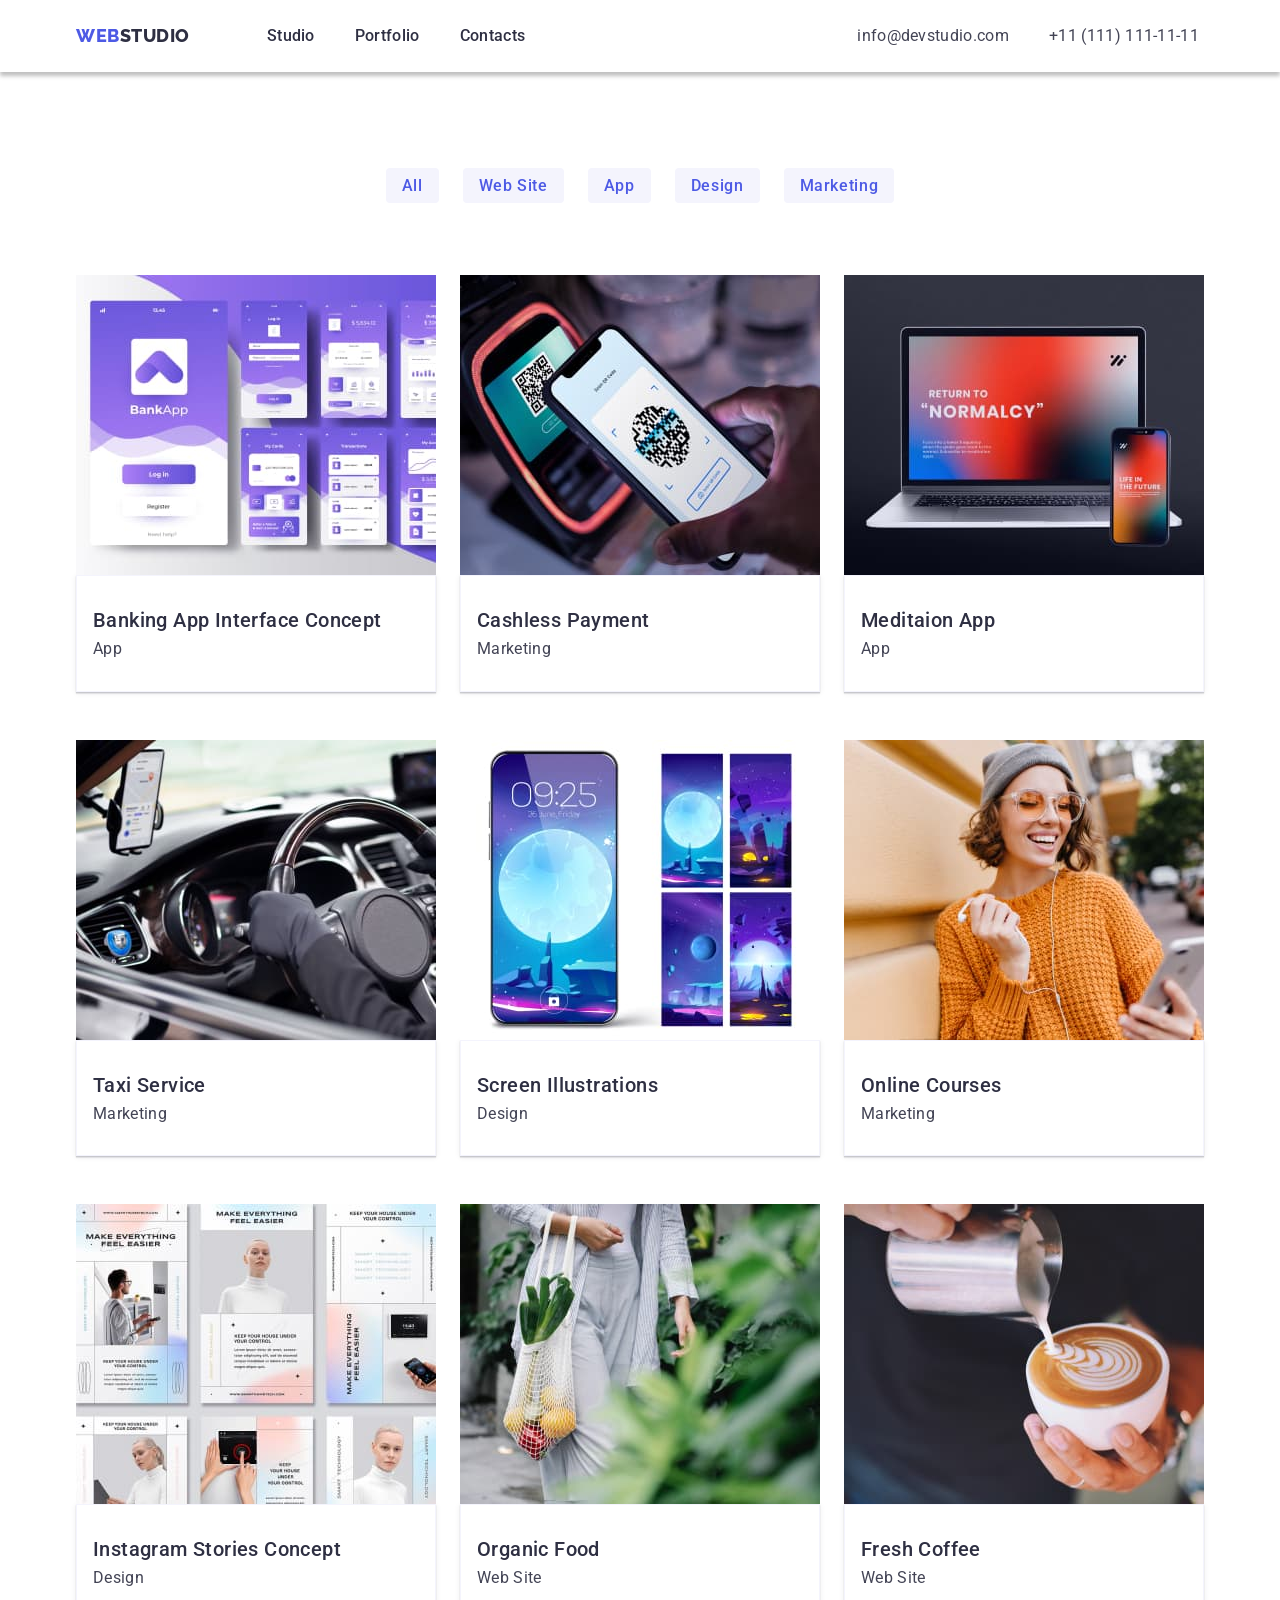
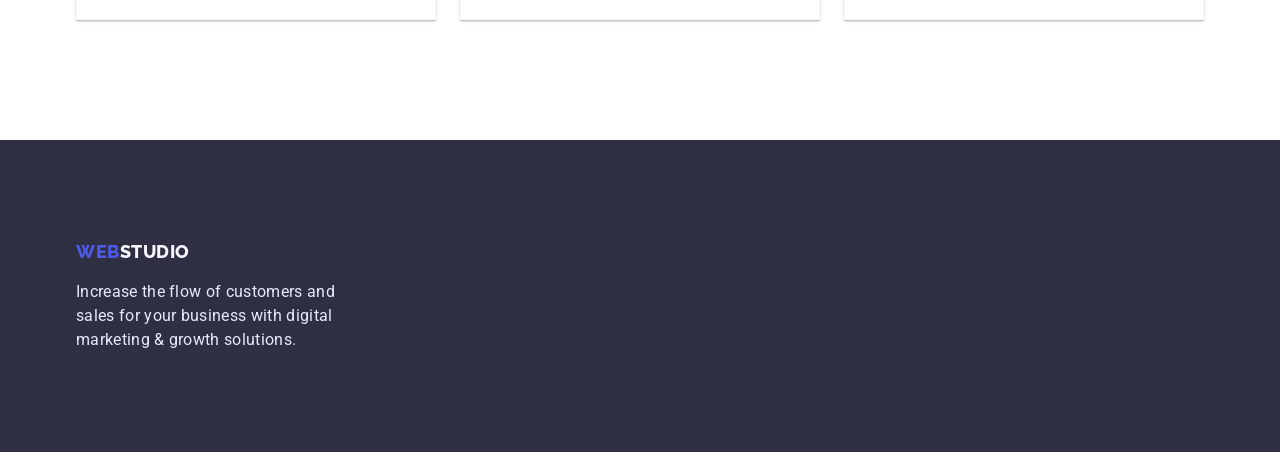
==== commit 815cd88b: "Доработки. Вариант 3" ====
--- a/portfolio.html
+++ b/portfolio.html
@@ -138,14 +138,12 @@
     </main>
     <footer class="footer">
         <div class="container">
-            <div class="footer-logo">
-                <a class="logo" href="./portfolio.html">WEB<span class="logo-studio-footer">STUDIO</span></a>
-                <p class="footer-text">
-                    Increase the flow of customers and 
-                    sales for your business with digital 
-                    marketing & growth solutions.
-                </p>
-            </div>
+            <a class="logo" href="./portfolio.html">WEB<span class="logo-studio-footer">STUDIO</span></a>
+            <p class="footer-text">
+                Increase the flow of customers and 
+                sales for your business with digital 
+                marketing & growth solutions.
+            </p>
         </div>
     </footer>
 </body>
--- a/css/styles.css
+++ b/css/styles.css
@@ -59,19 +59,8 @@
     gap: 40px;
     display: flex;
     align-items: center;
-    padding: 24px 0px 24px 77px; 
-    margin: 0px 0px 0px 0px;
-}
-.list-contacts {
-    list-style: none;
-    gap: 40px;
-    display: flex;
-    align-items: right;
-    padding: 24px 0px 24px 331px;
-    margin: 0px 0px 0px 0px;
-   /* margin-left: auto;
-    margin-top: 0px;
-    margin-bottom: 0px;*/
+    padding: 0; 
+    margin: 0px 0px 0px 77px;
 }
 .logo {
     font-family: "Raleway", sans-serif;
@@ -83,7 +72,7 @@
     text-decoration: none;
     color: var(--buttonbasecolor);
     padding: 24px 0px 24px 0px;
-    margin: 0px 0px 0px 0px;
+    margin: 0;
 }
 .logo-studio {
     font-family: "Raleway", sans-serif;
@@ -110,6 +99,8 @@
     letter-spacing: 0.02em;
     color: var(--textbasecolor);
     text-decoration: none;
+    display: block;
+    padding: 24px 0px 24px 0px;
 }
 .menu:hover {
     color :var(--textsecondcolor);
@@ -117,9 +108,21 @@
 .menu:focus {
     color: var(--buttonbasecolor);
 }
+.list-contacts {
+    list-style: none;
+    gap: 40px;
+    display: flex;
+    padding: 0;
+    margin: 0 0 0 332px;
+    /*margin-left: auto;*/
+}
 .contacts {
-    text-decoration: none;
-    color:var(--textsecondcolor);
+line-height: 1.5;
+letter-spacing: 0.02em;
+text-decoration: none;
+color:var(--textsecondcolor);
+display : block;
+padding: 24px 0px 24px 0px;
 }
 .contacts:hover, .contacts:focus {
     color: var(--buttonbasecolor);
@@ -130,17 +133,18 @@
     display: flex;
     flex-direction: column;
     align-items: center;
-    padding: 192px 318px 192px 318px;
+   /* padding: 192px 318px 192px 318px;*/
 }
 .hero {
     background: var(--textbasecolor);
-   /* padding: 192px 474px 291px 474px;*/
+    padding: 192px 0 192px 0;
 }
 .hero-title {
     font-weight: 700;
     font-size: 56px;
     line-height: 1.07;
     letter-spacing: 0.02em;
+    width: 496px;
     color: var(--addtextcolor);  
 }
 .button-order {
@@ -167,6 +171,9 @@
 .button-order:focus {
     background-color: var(--buttonbackcol);
 }
+.benefits {
+    padding: 120px 0px 120px 0px;
+}
 .benefits-title {
     font-weight: 500;
     font-size: 20px;
@@ -177,21 +184,21 @@
 .benefits-list {
     list-style: none;
     display: flex;
-    margin: 0px;
+    margin: 0;
+    padding: 0;
     justify-content: space-between;
-    padding: 120px 0px 120px 0px;
     gap: 24px;
 }
 .benefits-item {
     width: 264px;
 }
 .benefits-text {
+    line-height: 1.5;
     margin-top: 8px;
-    height: 72px;
     color:var(--textsecondcolor);
 }
 .work {
-    padding: 120px 0px 0px 0px;
+    padding: 0px 0px 120px 0px;
 }
 .work .container {
     display: flex;
@@ -209,15 +216,14 @@
 .work-list {
     list-style: none;
     display: flex;
-    margin: 0px;
-    padding: 72px 0px 0px 0px;
+    margin: 72px 0 0 0;
+    padding: 0;
     gap: 24px;
-}
-.work-item {
 }
 .team {
     background-color: #F4F4FD ;
-    margin-top: 120px;
+    margin-top: 0px;
+    padding: 120px 0 120px 0;
 }
 .team-text {
     color:var(--textsecondcolor);
@@ -235,13 +241,13 @@
     letter-spacing: 0.02em;
     color: var(--textbasecolor);
     text-transform: capitalize;
-    margin-top: 120px;
+   /* margin-top: 120px;*/
 }
 .team-list {
     list-style: none;
     display: flex;
-    margin: 0px;
-    padding: 72px 0px 120px 0px;
+    margin: 72px 0 0 0;
+    padding: 0;
     gap: 24px;
 }
 .team-card {
@@ -262,30 +268,26 @@
 /* общий футер */
 .footer {
     background-color: var(--textbasecolor);
-    padding: 100px 0px 100px 15px;
-}
-footer .logo {
-    padding: 0px;
-}
-.footer-logo {
+    padding: 100px 0px 100px 0px;
+}
+.footer-text {
+    line-height: 1.5;
+    margin-top: 16px;
     width: 264px;
-    height: 110px;
-    
-}
-.footer-text {
-    margin-top: 16px;
-    height: 72px;
     color: var(--footertextcol);
 }
 /* конец общего футера */
 /* страница Portfolio */
+.portfolio {
+    padding: 96px 0 120px 0;
+}
 .portfolio-buttons-list {
     list-style: none;
     display: flex;
     justify-content: center;
     column-gap: 24px;
-    padding: 96px 0px 72px 0px;
-    margin: 0px;
+    padding: 0;
+    margin: 0;
 }
 .button-filter {
     font-family: inherit;
@@ -299,6 +301,7 @@
     border-color: #E7E9FC;
     border-width: 1px;
     border-style: inset;
+    border: none;
     padding: 8px 16px 8px 16px;
     background-color:#F4F4FD;
 }
@@ -306,13 +309,11 @@
     background: var(--buttonbasecolor);
     color : var(--addtextcolor)
 }
-.portfolio {
-}
 .portfolio-list {
-    margin: 0px;
     display: flex;
     flex-wrap: wrap;
-    padding: 0 0 120px 0;
+    padding: 0;
+    margin: 72px 0 0 0;
     column-gap: 24px;
     row-gap: 48px;
 }
